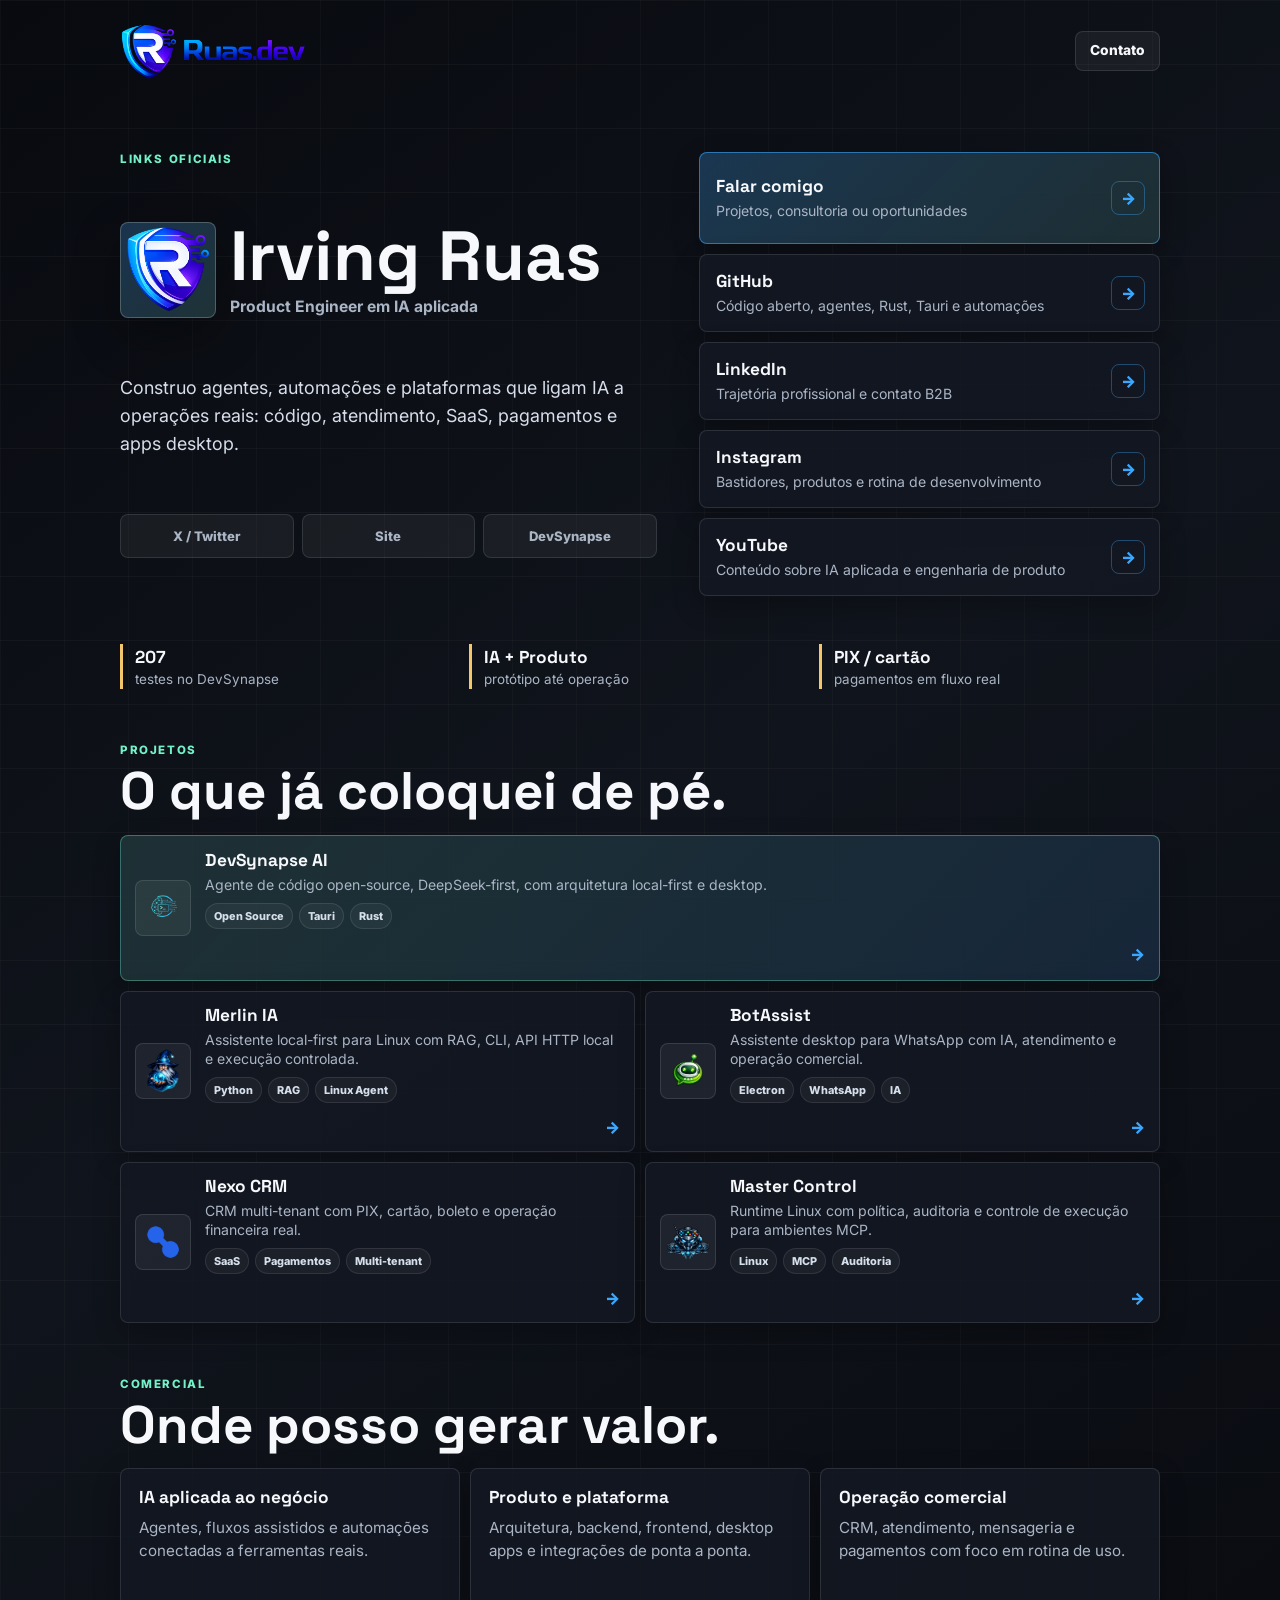
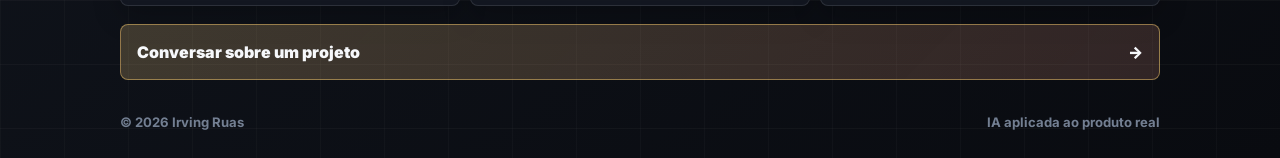
==== index.html @ 8419ac68 "feat: update links page branding and projects" ====
<!doctype html>
<html lang="pt-BR">
<head>
  <meta charset="UTF-8">
  <meta name="viewport" content="width=device-width, initial-scale=1.0, viewport-fit=cover">
  <meta name="description" content="Links oficiais de Irving Ruas: Product Engineer especializado em IA aplicada, automação, agentes de código, SaaS e apps desktop.">
  <meta name="theme-color" content="#080a0f">
  <title>Irving Ruas | Links, projetos e IA aplicada</title>
  <link rel="canonical" href="https://ruas.dev.br/links">
  <meta property="og:type" content="website">
  <meta property="og:title" content="Irving Ruas | Links, projetos e IA aplicada">
  <meta property="og:description" content="Acesse GitHub, LinkedIn, Instagram, YouTube, projetos open-source e contato profissional de Irving Ruas.">
  <meta property="og:url" content="https://ruas.dev.br/links">
  <meta property="og:image" content="https://ruas-links.vercel.app/assets/img/brand/slog-nobg.png">
  <meta name="twitter:card" content="summary_large_image">
  <meta name="twitter:title" content="Irving Ruas | Links, projetos e IA aplicada">
  <meta name="twitter:description" content="Product Engineer em IA aplicada, agentes de código, automação, SaaS e apps desktop.">
  <meta name="twitter:image" content="https://ruas-links.vercel.app/assets/img/brand/slog-nobg.png">
  <link rel="icon" type="image/png" href="assets/img/brand/slog-nobg.png">
  <link rel="apple-touch-icon" href="assets/img/brand/slog-nobg.png">
  <link rel="preconnect" href="https://fonts.googleapis.com">
  <link rel="preconnect" href="https://fonts.gstatic.com" crossorigin>
  <link href="https://fonts.googleapis.com/css2?family=Inter:wght@400;500;600;700;800&family=Space+Grotesk:wght@600;700&display=swap" rel="stylesheet">
  <link rel="stylesheet" href="assets/css/style.css">
  <script defer src="assets/js/main.js"></script>
</head>
<body>
  <a class="skip-link" href="#links">Ir para os links</a>

  <div class="page-shell">
    <header class="topbar" aria-label="Cabeçalho">
      <a class="brand" href="https://ruas.dev.br" target="_blank" rel="noopener" aria-label="Abrir Ruas.dev">
        <img class="brand-logo" src="assets/img/brand/logo_nobg.png" alt="Ruas.dev" width="690" height="223">
      </a>
      <a class="topbar-cta" href="mailto:irving@ruas.dev.br?subject=Contato%20profissional%20-%20Ruas.dev">
        Contato
      </a>
    </header>

    <main>
      <section class="hero reveal" aria-labelledby="hero-title">
        <p class="eyebrow">Links oficiais</p>
        <div class="hero-profile">
          <img class="profile-mark" src="assets/img/brand/slog-nobg.png" alt="" width="645" height="655" aria-hidden="true">
          <div>
            <h1 id="hero-title">Irving Ruas</h1>
            <p class="hero-role">Product Engineer em IA aplicada</p>
          </div>
        </div>
        <p class="lead">
          Construo agentes, automações e plataformas que ligam IA a operações reais:
          código, atendimento, SaaS, pagamentos e apps desktop.
        </p>

        <div id="links" class="primary-links" aria-label="Links principais">
          <a class="link-card link-card-primary" href="mailto:irving@ruas.dev.br?subject=Contato%20profissional%20-%20Ruas.dev">
            <span>
              <strong>Falar comigo</strong>
              <small>Projetos, consultoria ou oportunidades</small>
            </span>
            <em aria-hidden="true">-></em>
          </a>

          <a class="link-card" href="https://github.com/N1ghthill" target="_blank" rel="noopener">
            <span>
              <strong>GitHub</strong>
              <small>Código aberto, agentes, Rust, Tauri e automações</small>
            </span>
            <em aria-hidden="true">-></em>
          </a>

          <a class="link-card" href="https://linkedin.com/in/irvingruas" target="_blank" rel="noopener">
            <span>
              <strong>LinkedIn</strong>
              <small>Trajetória profissional e contato B2B</small>
            </span>
            <em aria-hidden="true">-></em>
          </a>

          <a class="link-card" href="https://www.instagram.com/ruas.dev/" target="_blank" rel="noopener">
            <span>
              <strong>Instagram</strong>
              <small>Bastidores, produtos e rotina de desenvolvimento</small>
            </span>
            <em aria-hidden="true">-></em>
          </a>

          <a class="link-card" href="https://www.youtube.com/@ruasdev" target="_blank" rel="noopener">
            <span>
              <strong>YouTube</strong>
              <small>Conteúdo sobre IA aplicada e engenharia de produto</small>
            </span>
            <em aria-hidden="true">-></em>
          </a>
        </div>

        <div class="secondary-links" aria-label="Links secundários">
          <a href="https://x.com/ruasdev" target="_blank" rel="noopener">X / Twitter</a>
          <a href="https://ruas.dev.br" target="_blank" rel="noopener">Site</a>
          <a href="https://github.com/N1ghthill/devsynapse-ai" target="_blank" rel="noopener">DevSynapse</a>
        </div>
      </section>

      <section class="proof-strip reveal" aria-label="Sinais de credibilidade">
        <div>
          <strong>207</strong>
          <span>testes no DevSynapse</span>
        </div>
        <div>
          <strong>IA + Produto</strong>
          <span>protótipo até operação</span>
        </div>
        <div>
          <strong>PIX / cartão</strong>
          <span>pagamentos em fluxo real</span>
        </div>
      </section>

      <section class="projects reveal" aria-labelledby="projects-title">
        <div class="section-heading">
          <p class="eyebrow">Projetos</p>
          <h2 id="projects-title">O que já coloquei de pé.</h2>
        </div>

        <div class="project-grid">
          <a class="project-card project-card-featured" href="https://github.com/N1ghthill/devsynapse-ai" target="_blank" rel="noopener">
            <img class="project-icon" src="assets/img/projects/devsynapse-icon.png" alt="" width="56" height="56" loading="lazy" aria-hidden="true">
            <span class="project-body">
              <strong>DevSynapse AI</strong>
              <small>Agente de código open-source, DeepSeek-first, com arquitetura local-first e desktop.</small>
              <span class="tag-row">
                <span>Open Source</span>
                <span>Tauri</span>
                <span>Rust</span>
              </span>
            </span>
          </a>

          <a class="project-card" href="https://github.com/N1ghthill/merlin-ia" target="_blank" rel="noopener">
            <img class="project-icon" src="assets/img/projects/merlin-ia-icon.png" alt="" width="56" height="56" loading="lazy" aria-hidden="true">
            <span class="project-body">
              <strong>Merlin IA</strong>
              <small>Assistente local-first para Linux com RAG, CLI, API HTTP local e execução controlada.</small>
              <span class="tag-row">
                <span>Python</span>
                <span>RAG</span>
                <span>Linux Agent</span>
              </span>
            </span>
          </a>

          <a class="project-card" href="https://github.com/N1ghthill/botassist-whatsapp" target="_blank" rel="noopener">
            <img class="project-icon" src="assets/img/projects/botassist-icon.webp" alt="" width="56" height="56" loading="lazy" aria-hidden="true">
            <span class="project-body">
              <strong>BotAssist</strong>
              <small>Assistente desktop para WhatsApp com IA, atendimento e operação comercial.</small>
              <span class="tag-row">
                <span>Electron</span>
                <span>WhatsApp</span>
                <span>IA</span>
              </span>
            </span>
          </a>

          <a class="project-card" href="https://github.com/N1ghthill/nexo" target="_blank" rel="noopener">
            <img class="project-icon" src="assets/img/projects/nexo-icon.png" alt="" width="56" height="56" loading="lazy" aria-hidden="true">
            <span class="project-body">
              <strong>Nexo CRM</strong>
              <small>CRM multi-tenant com PIX, cartão, boleto e operação financeira real.</small>
              <span class="tag-row">
                <span>SaaS</span>
                <span>Pagamentos</span>
                <span>Multi-tenant</span>
              </span>
            </span>
          </a>

          <a class="project-card" href="https://github.com/N1ghthill/master-control" target="_blank" rel="noopener">
            <img class="project-icon" src="assets/img/projects/master-control-icon.png" alt="" width="56" height="56" loading="lazy" aria-hidden="true">
            <span class="project-body">
              <strong>Master Control</strong>
              <small>Runtime Linux com política, auditoria e controle de execução para ambientes MCP.</small>
              <span class="tag-row">
                <span>Linux</span>
                <span>MCP</span>
                <span>Auditoria</span>
              </span>
            </span>
          </a>
        </div>
      </section>

      <section class="commercial reveal" aria-labelledby="commercial-title">
        <div class="section-heading">
          <p class="eyebrow">Comercial</p>
          <h2 id="commercial-title">Onde posso gerar valor.</h2>
        </div>

        <div class="offer-grid">
          <article class="offer-card">
            <strong>IA aplicada ao negócio</strong>
            <p>Agentes, fluxos assistidos e automações conectadas a ferramentas reais.</p>
          </article>
          <article class="offer-card">
            <strong>Produto e plataforma</strong>
            <p>Arquitetura, backend, frontend, desktop apps e integrações de ponta a ponta.</p>
          </article>
          <article class="offer-card">
            <strong>Operação comercial</strong>
            <p>CRM, atendimento, mensageria e pagamentos com foco em rotina de uso.</p>
          </article>
        </div>

        <a class="commercial-cta" href="https://wa.me/553199967614?text=Ol%C3%A1%2C%20Irving.%20Quero%20conversar%20sobre%20um%20projeto%20com%20IA%20aplicada." target="_blank" rel="noopener">
          Conversar sobre um projeto
          <span aria-hidden="true">-></span>
        </a>
      </section>
    </main>

    <footer class="footer">
      <span>© <span id="year">2026</span> Irving Ruas</span>
      <span>IA aplicada ao produto real</span>
    </footer>
  </div>
</body>
</html>
---- assets/css/style.css ----
:root {
  color-scheme: dark;
  --bg: #080a0f;
  --surface: #10141c;
  --surface-soft: rgba(255, 255, 255, 0.045);
  --surface-raised: rgba(19, 24, 34, 0.9);
  --line: rgba(229, 236, 247, 0.12);
  --line-strong: rgba(229, 236, 247, 0.24);
  --text: #f6f8fb;
  --muted: #aab5c5;
  --faint: #737f92;
  --blue: #3aa8ff;
  --mint: #73f2c7;
  --amber: #f4c76d;
  --coral: #ff8a6b;
  --shadow: 0 18px 48px rgba(0, 0, 0, 0.32);
  --radius: 8px;
}

* {
  box-sizing: border-box;
}

html {
  min-height: 100%;
  background: var(--bg);
  scroll-behavior: smooth;
}

body {
  min-height: 100%;
  margin: 0;
  overflow-x: hidden;
  color: var(--text);
  background:
    linear-gradient(rgba(255, 255, 255, 0.03) 1px, transparent 1px),
    linear-gradient(90deg, rgba(255, 255, 255, 0.025) 1px, transparent 1px),
    linear-gradient(145deg, #080a0f 0%, #10141c 48%, #090b10 100%);
  background-size: 64px 64px, 64px 64px, auto;
  font-family: "Inter", system-ui, -apple-system, BlinkMacSystemFont, "Segoe UI", sans-serif;
}

body::before {
  position: fixed;
  inset: 0;
  z-index: -1;
  pointer-events: none;
  content: "";
  background:
    linear-gradient(130deg, rgba(58, 168, 255, 0.18), transparent 30%),
    linear-gradient(245deg, rgba(115, 242, 199, 0.09), transparent 28%),
    linear-gradient(0deg, rgba(244, 199, 109, 0.07), transparent 45%);
}

img {
  display: block;
  max-width: 100%;
}

a {
  color: inherit;
  text-decoration: none;
}

button,
a {
  -webkit-tap-highlight-color: transparent;
}

.skip-link {
  position: fixed;
  top: 12px;
  left: 12px;
  z-index: 20;
  transform: translateY(-150%);
  border: 1px solid var(--line-strong);
  border-radius: var(--radius);
  padding: 10px 12px;
  background: var(--surface);
  color: var(--text);
  font-weight: 800;
  transition: transform 160ms ease;
}

.skip-link:focus {
  transform: translateY(0);
}

.page-shell {
  width: min(100% - 24px, 1040px);
  margin: 0 auto;
  padding: max(12px, env(safe-area-inset-top)) 0 28px;
}

.topbar {
  display: flex;
  align-items: center;
  justify-content: space-between;
  gap: 12px;
  min-height: 58px;
}

.brand {
  display: inline-flex;
  align-items: center;
  min-width: 0;
  color: var(--text);
  font-family: "Space Grotesk", "Inter", sans-serif;
  font-size: 1rem;
  font-weight: 700;
}

.profile-mark {
  border: 1px solid var(--line-strong);
  border-radius: var(--radius);
  background:
    linear-gradient(135deg, rgba(58, 168, 255, 0.2), rgba(115, 242, 199, 0.12)),
    #121722;
  color: var(--text);
  box-shadow: var(--shadow);
}

.brand-logo {
  width: min(48vw, 176px);
  height: auto;
  max-height: 58px;
  object-fit: contain;
}

.topbar-cta,
.commercial-cta,
.secondary-links a {
  border: 1px solid var(--line);
  border-radius: var(--radius);
  background: rgba(255, 255, 255, 0.055);
  transition: transform 160ms ease, border-color 160ms ease, background 160ms ease;
}

.topbar-cta {
  min-height: 40px;
  padding: 10px 14px;
  color: var(--text);
  font-size: 0.86rem;
  font-weight: 800;
}

.hero {
  display: grid;
  gap: 18px;
  padding: 18px 0 20px;
}

.eyebrow {
  margin: 0;
  color: var(--mint);
  font-size: 0.72rem;
  font-weight: 800;
  letter-spacing: 0.14em;
  text-transform: uppercase;
}

.hero-profile {
  display: flex;
  align-items: center;
  gap: 14px;
}

.profile-mark {
  flex: 0 0 auto;
  width: 84px;
  height: 84px;
  padding: 4px;
  object-fit: contain;
}

h1,
h2 {
  margin: 0;
  font-family: "Space Grotesk", "Inter", sans-serif;
  letter-spacing: 0;
}

h1 {
  font-size: clamp(2.2rem, 12vw, 3.3rem);
  line-height: 0.94;
}

.hero-role {
  margin: 8px 0 0;
  color: var(--muted);
  font-size: 0.98rem;
  font-weight: 700;
}

.lead {
  max-width: 680px;
  margin: 0;
  color: #d7deea;
  font-size: 1.02rem;
  line-height: 1.55;
}

.primary-links {
  display: grid;
  gap: 10px;
}

.link-card,
.project-card,
.offer-card {
  border: 1px solid var(--line);
  border-radius: var(--radius);
  background: var(--surface-raised);
  box-shadow: 0 10px 28px rgba(0, 0, 0, 0.24);
}

.link-card {
  display: flex;
  align-items: center;
  justify-content: space-between;
  gap: 14px;
  min-height: 72px;
  padding: 14px 14px 14px 16px;
  transition: transform 160ms ease, border-color 160ms ease, background 160ms ease;
}

.link-card-primary {
  min-height: 82px;
  border-color: rgba(58, 168, 255, 0.58);
  background:
    linear-gradient(135deg, rgba(58, 168, 255, 0.22), rgba(115, 242, 199, 0.11)),
    var(--surface-raised);
}

.link-card span,
.project-body {
  display: grid;
  gap: 5px;
  min-width: 0;
}

.link-card strong,
.project-body strong,
.offer-card strong {
  font-family: "Space Grotesk", "Inter", sans-serif;
  font-size: 1.08rem;
  line-height: 1.1;
}

.link-card small,
.project-body small {
  color: var(--muted);
  font-size: 0.88rem;
  line-height: 1.35;
}

.link-card em {
  display: grid;
  place-items: center;
  flex: 0 0 auto;
  width: 34px;
  height: 34px;
  border: 1px solid rgba(58, 168, 255, 0.36);
  border-radius: var(--radius);
  color: var(--blue);
  font-style: normal;
  font-weight: 900;
}

.secondary-links {
  display: grid;
  grid-template-columns: repeat(3, minmax(0, 1fr));
  gap: 8px;
}

.secondary-links a {
  display: grid;
  place-items: center;
  min-height: 44px;
  padding: 8px;
  color: var(--muted);
  font-size: 0.82rem;
  font-weight: 800;
  text-align: center;
}

.proof-strip {
  display: grid;
  grid-template-columns: 1fr;
  gap: 8px;
  margin: 10px 0 36px;
}

.proof-strip div {
  border-left: 3px solid var(--amber);
  padding: 2px 0 2px 12px;
}

.proof-strip strong,
.proof-strip span {
  display: block;
}

.proof-strip strong {
  color: var(--text);
  font-family: "Space Grotesk", "Inter", sans-serif;
  font-size: 1.08rem;
}

.proof-strip span {
  margin-top: 3px;
  color: var(--muted);
  font-size: 0.84rem;
}

.projects,
.commercial {
  display: grid;
  gap: 18px;
  margin-top: 36px;
}

.section-heading {
  display: grid;
  gap: 8px;
}

h2 {
  max-width: 15ch;
  font-size: clamp(1.9rem, 8vw, 3.3rem);
  line-height: 0.98;
}

.project-grid,
.offer-grid {
  display: grid;
  gap: 10px;
}

.project-card {
  position: relative;
  display: grid;
  grid-template-columns: 56px minmax(0, 1fr);
  gap: 14px;
  align-items: center;
  min-height: 132px;
  padding: 14px;
  transition: transform 160ms ease, border-color 160ms ease, background 160ms ease;
}

.project-card::after {
  align-self: start;
  justify-self: end;
  content: "->";
  color: var(--blue);
  font-weight: 900;
}

.project-card-featured {
  border-color: rgba(115, 242, 199, 0.36);
  background:
    linear-gradient(135deg, rgba(115, 242, 199, 0.12), rgba(58, 168, 255, 0.11)),
    var(--surface-raised);
}

.project-icon {
  grid-row: 1 / span 2;
  width: 56px;
  height: 56px;
  padding: 5px;
  object-fit: contain;
  border: 1px solid var(--line);
  border-radius: var(--radius);
  background: rgba(255, 255, 255, 0.06);
}

.project-icon-text {
  display: grid;
  place-items: center;
  color: var(--text);
  font-family: "Space Grotesk", "Inter", sans-serif;
  font-size: 1rem;
  font-weight: 800;
}

.tag-row {
  display: flex;
  flex-wrap: wrap;
  gap: 6px;
  margin-top: 4px;
}

.tag-row span {
  border: 1px solid rgba(229, 236, 247, 0.1);
  border-radius: 999px;
  padding: 5px 8px;
  color: #d5deeb;
  background: rgba(255, 255, 255, 0.045);
  font-size: 0.68rem;
  font-weight: 800;
}

.offer-card {
  min-height: 138px;
  padding: 18px;
}

.offer-card p {
  margin: 10px 0 0;
  color: var(--muted);
  font-size: 0.95rem;
  line-height: 1.48;
}

.commercial-cta {
  display: flex;
  align-items: center;
  justify-content: space-between;
  gap: 14px;
  min-height: 56px;
  padding: 0 16px;
  border-color: rgba(244, 199, 109, 0.5);
  background:
    linear-gradient(135deg, rgba(244, 199, 109, 0.18), rgba(255, 138, 107, 0.12)),
    rgba(255, 255, 255, 0.045);
  color: var(--text);
  font-weight: 900;
}

.footer {
  display: grid;
  gap: 7px;
  padding: 34px 0 0;
  color: var(--faint);
  font-size: 0.82rem;
  font-weight: 700;
}

.topbar-cta:hover,
.secondary-links a:hover,
.commercial-cta:hover,
.link-card:hover,
.project-card:hover {
  transform: translateY(-2px);
  border-color: rgba(58, 168, 255, 0.52);
  background-color: rgba(58, 168, 255, 0.08);
}

.topbar-cta:focus-visible,
.secondary-links a:focus-visible,
.commercial-cta:focus-visible,
.link-card:focus-visible,
.project-card:focus-visible {
  outline: 3px solid rgba(58, 168, 255, 0.42);
  outline-offset: 3px;
}

.reveal {
  opacity: 1;
  transform: none;
}

.js .reveal {
  opacity: 0;
  transform: translateY(14px);
  transition: opacity 480ms ease, transform 480ms ease;
}

.js .reveal.is-visible {
  opacity: 1;
  transform: translateY(0);
}

@media (min-width: 720px) {
  .page-shell {
    width: min(100% - 40px, 1040px);
    padding-top: 18px;
  }

  .topbar {
    min-height: 66px;
  }

  .brand-logo {
    width: 188px;
    max-height: 62px;
  }

  .hero {
    grid-template-columns: minmax(0, 0.92fr) minmax(360px, 1.08fr);
    column-gap: 28px;
    align-items: start;
    padding: 44px 0 24px;
  }

  .hero .eyebrow,
  .hero-profile,
  .lead,
  .secondary-links {
    grid-column: 1;
  }

  .primary-links {
    grid-column: 2;
    grid-row: 1 / span 4;
    align-self: start;
  }

  .profile-mark {
    width: 96px;
    height: 96px;
  }

  .lead {
    font-size: 1.12rem;
  }

  .proof-strip {
    grid-template-columns: repeat(3, 1fr);
    margin-top: 0;
  }

  .projects,
  .commercial {
    margin-top: 54px;
  }

  .section-heading {
    grid-template-columns: 1fr;
    align-items: start;
  }

  h2 {
    max-width: 680px;
  }

  .project-grid {
    grid-template-columns: repeat(2, minmax(0, 1fr));
  }

  .project-card-featured {
    grid-column: span 2;
  }

  .offer-grid {
    grid-template-columns: repeat(3, minmax(0, 1fr));
  }

  .footer {
    display: flex;
    justify-content: space-between;
    gap: 18px;
  }
}

@media (min-width: 980px) {
  h1 {
    font-size: 4.35rem;
  }

  .hero {
    grid-template-columns: minmax(0, 1fr) minmax(420px, 0.86fr);
    min-height: 560px;
    align-content: center;
    column-gap: 42px;
  }

  .link-card {
    min-height: 78px;
  }

  .link-card-primary {
    min-height: 92px;
  }

  .project-card {
    min-height: 146px;
  }
}

@media (max-width: 380px) {
  .page-shell {
    width: min(100% - 18px, 1040px);
  }

  .hero-profile {
    align-items: flex-start;
  }

  .profile-mark {
    width: 68px;
    height: 68px;
  }

  h1 {
    font-size: 2rem;
  }

  .secondary-links {
    grid-template-columns: 1fr;
  }

  .project-card {
    grid-template-columns: 48px minmax(0, 1fr);
    gap: 12px;
  }

  .project-icon {
    width: 48px;
    height: 48px;
  }
}

@media (prefers-reduced-motion: reduce) {
  html {
    scroll-behavior: auto;
  }

  .js .reveal,
  .topbar-cta,
  .secondary-links a,
  .commercial-cta,
  .link-card,
  .project-card,
  .skip-link {
    transition: none;
  }

  .js .reveal {
    opacity: 1;
    transform: none;
  }
}
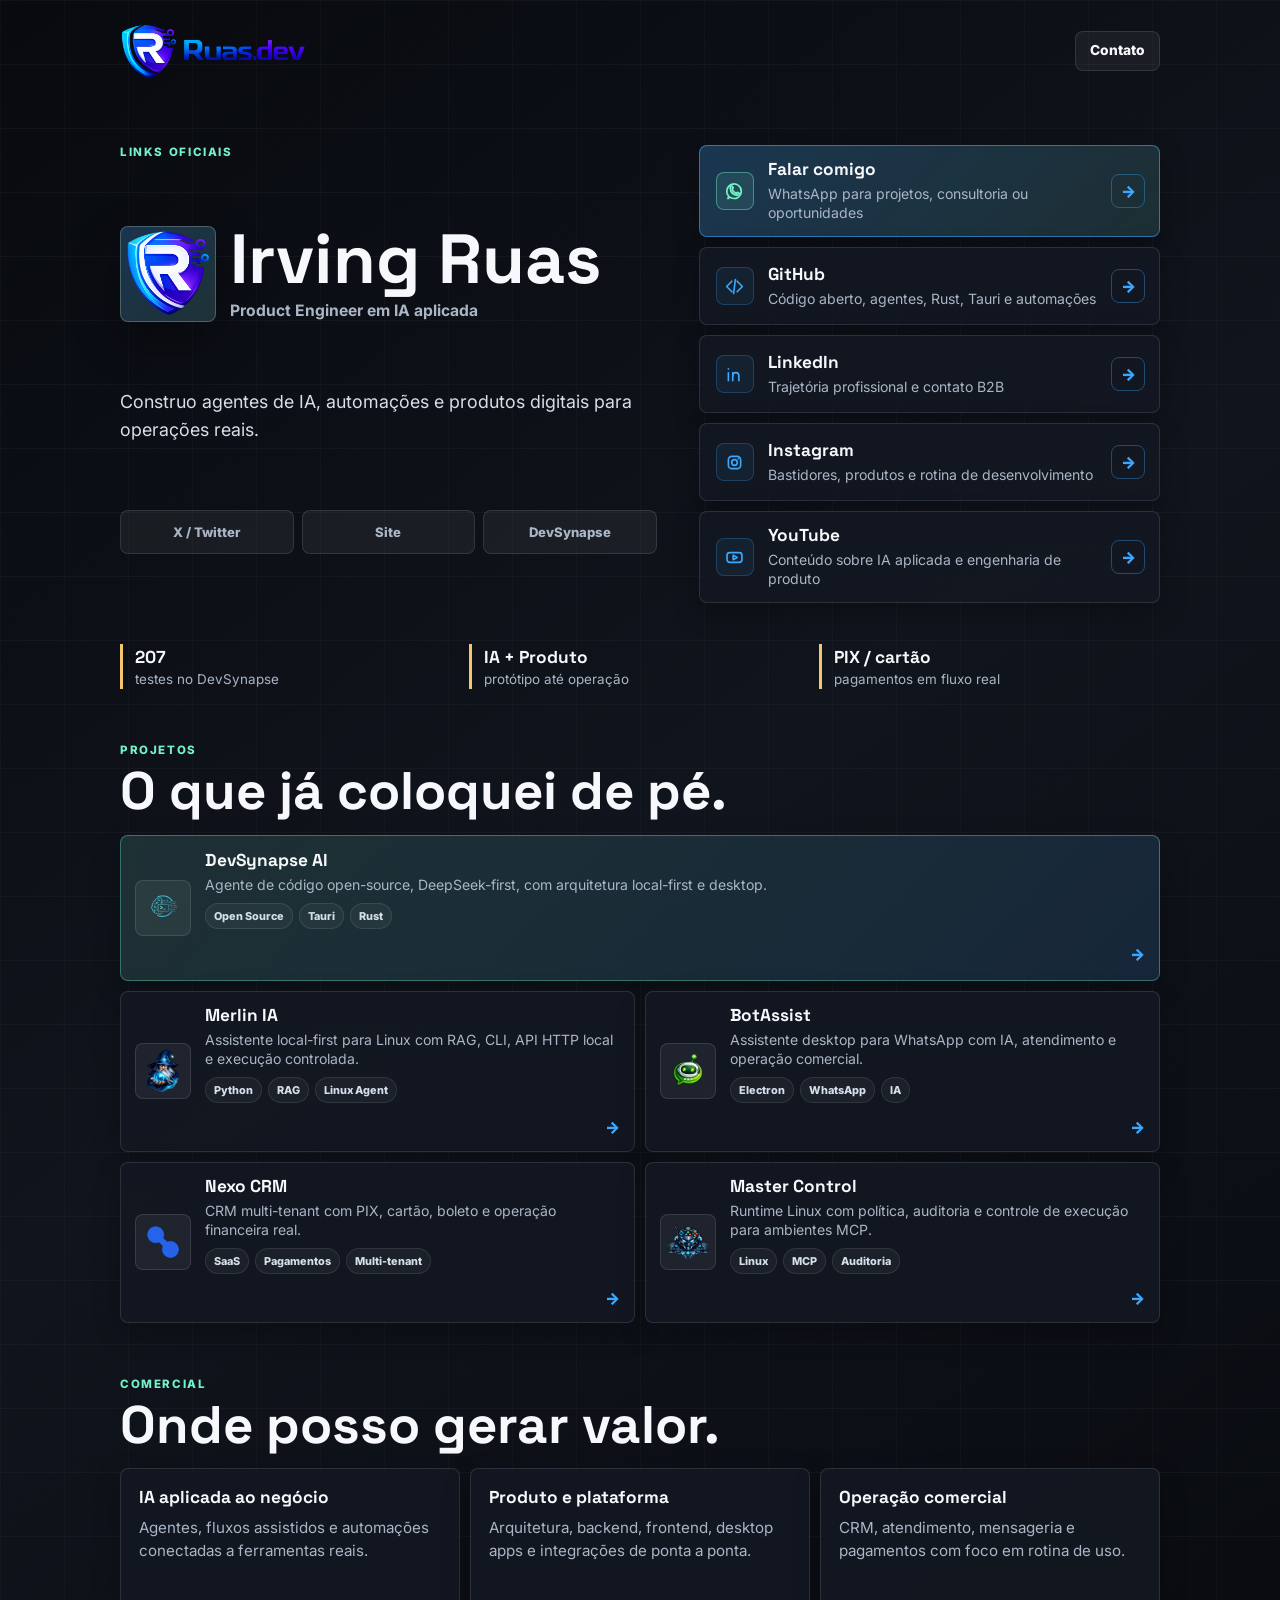
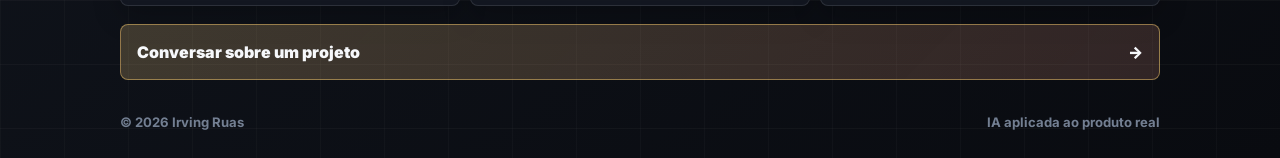
==== commit a65b062d: "feat: improve link cards and social preview" ====
--- a/index.html
+++ b/index.html
@@ -11,11 +11,13 @@
   <meta property="og:title" content="Irving Ruas | Links, projetos e IA aplicada">
   <meta property="og:description" content="Acesse GitHub, LinkedIn, Instagram, YouTube, projetos open-source e contato profissional de Irving Ruas.">
   <meta property="og:url" content="https://ruas.dev.br/links">
-  <meta property="og:image" content="https://ruas-links.vercel.app/assets/img/brand/slog-nobg.png">
+  <meta property="og:image" content="https://ruas-links.vercel.app/assets/img/brand/og-image.png">
+  <meta property="og:image:width" content="1200">
+  <meta property="og:image:height" content="630">
   <meta name="twitter:card" content="summary_large_image">
   <meta name="twitter:title" content="Irving Ruas | Links, projetos e IA aplicada">
   <meta name="twitter:description" content="Product Engineer em IA aplicada, agentes de código, automação, SaaS e apps desktop.">
-  <meta name="twitter:image" content="https://ruas-links.vercel.app/assets/img/brand/slog-nobg.png">
+  <meta name="twitter:image" content="https://ruas-links.vercel.app/assets/img/brand/og-image.png">
   <link rel="icon" type="image/png" href="assets/img/brand/slog-nobg.png">
   <link rel="apple-touch-icon" href="assets/img/brand/slog-nobg.png">
   <link rel="preconnect" href="https://fonts.googleapis.com">
@@ -48,21 +50,33 @@
           </div>
         </div>
         <p class="lead">
-          Construo agentes, automações e plataformas que ligam IA a operações reais:
-          código, atendimento, SaaS, pagamentos e apps desktop.
+          Construo agentes de IA, automações e produtos digitais para operações reais.
         </p>
 
         <div id="links" class="primary-links" aria-label="Links principais">
-          <a class="link-card link-card-primary" href="mailto:irving@ruas.dev.br?subject=Contato%20profissional%20-%20Ruas.dev">
-            <span>
+          <a class="link-card link-card-primary" href="https://wa.me/553199617614?text=Ol%C3%A1%2C%20Irving.%20Quero%20conversar%20sobre%20um%20projeto%20com%20IA%20aplicada." target="_blank" rel="noopener" aria-label="Falar comigo pelo WhatsApp">
+            <span class="link-icon" aria-hidden="true">
+              <svg viewBox="0 0 24 24" focusable="false">
+                <path d="M6.8 18.4 4.5 20l.8-2.8A8.3 8.3 0 1 1 8 19.2l-1.2-.8Z"></path>
+                <path d="M9.5 8.8c.3 2.8 2 4.6 4.7 5.3l1.2-1.2 2.1 1.4c-.4 1.4-1.5 2.1-3.1 1.9-3.9-.5-6.8-3.5-7.2-7.4-.2-1.6.5-2.6 1.9-3l1.5 2-1.1 1Z"></path>
+              </svg>
+            </span>
+            <span class="link-copy">
               <strong>Falar comigo</strong>
-              <small>Projetos, consultoria ou oportunidades</small>
+              <small>WhatsApp para projetos, consultoria ou oportunidades</small>
             </span>
             <em aria-hidden="true">-></em>
           </a>
 
           <a class="link-card" href="https://github.com/N1ghthill" target="_blank" rel="noopener">
-            <span>
+            <span class="link-icon" aria-hidden="true">
+              <svg viewBox="0 0 24 24" focusable="false">
+                <path d="m9 18-6-6 6-6"></path>
+                <path d="m15 6 6 6-6 6"></path>
+                <path d="m13 4-2 16"></path>
+              </svg>
+            </span>
+            <span class="link-copy">
               <strong>GitHub</strong>
               <small>Código aberto, agentes, Rust, Tauri e automações</small>
             </span>
@@ -70,7 +84,15 @@
           </a>
 
           <a class="link-card" href="https://linkedin.com/in/irvingruas" target="_blank" rel="noopener">
-            <span>
+            <span class="link-icon" aria-hidden="true">
+              <svg viewBox="0 0 24 24" focusable="false">
+                <path d="M5 10v9"></path>
+                <path d="M5 5.5v.1"></path>
+                <path d="M10 19v-9"></path>
+                <path d="M10 13.5c0-2.1 1.3-3.7 3.5-3.7s3.5 1.6 3.5 4V19"></path>
+              </svg>
+            </span>
+            <span class="link-copy">
               <strong>LinkedIn</strong>
               <small>Trajetória profissional e contato B2B</small>
             </span>
@@ -78,7 +100,14 @@
           </a>
 
           <a class="link-card" href="https://www.instagram.com/ruas.dev/" target="_blank" rel="noopener">
-            <span>
+            <span class="link-icon" aria-hidden="true">
+              <svg viewBox="0 0 24 24" focusable="false">
+                <rect x="5" y="5" width="14" height="14" rx="4"></rect>
+                <circle cx="12" cy="12" r="3.2"></circle>
+                <path d="M16.4 7.7h.1"></path>
+              </svg>
+            </span>
+            <span class="link-copy">
               <strong>Instagram</strong>
               <small>Bastidores, produtos e rotina de desenvolvimento</small>
             </span>
@@ -86,7 +115,13 @@
           </a>
 
           <a class="link-card" href="https://www.youtube.com/@ruasdev" target="_blank" rel="noopener">
-            <span>
+            <span class="link-icon" aria-hidden="true">
+              <svg viewBox="0 0 24 24" focusable="false">
+                <rect x="3.5" y="6.5" width="17" height="11" rx="3"></rect>
+                <path d="m10.5 9.5 4.5 2.5-4.5 2.5Z"></path>
+              </svg>
+            </span>
+            <span class="link-copy">
               <strong>YouTube</strong>
               <small>Conteúdo sobre IA aplicada e engenharia de produto</small>
             </span>
@@ -97,7 +132,7 @@
         <div class="secondary-links" aria-label="Links secundários">
           <a href="https://x.com/ruasdev" target="_blank" rel="noopener">X / Twitter</a>
           <a href="https://ruas.dev.br" target="_blank" rel="noopener">Site</a>
-          <a href="https://github.com/N1ghthill/devsynapse-ai" target="_blank" rel="noopener">DevSynapse</a>
+          <a href="https://devsynapse.ruas.dev.br" target="_blank" rel="noopener">DevSynapse</a>
         </div>
       </section>
 
@@ -123,7 +158,7 @@
         </div>
 
         <div class="project-grid">
-          <a class="project-card project-card-featured" href="https://github.com/N1ghthill/devsynapse-ai" target="_blank" rel="noopener">
+          <a class="project-card project-card-featured" href="https://devsynapse.ruas.dev.br" target="_blank" rel="noopener">
             <img class="project-icon" src="assets/img/projects/devsynapse-icon.png" alt="" width="56" height="56" loading="lazy" aria-hidden="true">
             <span class="project-body">
               <strong>DevSynapse AI</strong>
@@ -149,7 +184,7 @@
             </span>
           </a>
 
-          <a class="project-card" href="https://github.com/N1ghthill/botassist-whatsapp" target="_blank" rel="noopener">
+          <a class="project-card" href="https://botassist.ruas.dev.br" target="_blank" rel="noopener">
             <img class="project-icon" src="assets/img/projects/botassist-icon.webp" alt="" width="56" height="56" loading="lazy" aria-hidden="true">
             <span class="project-body">
               <strong>BotAssist</strong>
@@ -211,7 +246,7 @@
           </article>
         </div>
 
-        <a class="commercial-cta" href="https://wa.me/553199967614?text=Ol%C3%A1%2C%20Irving.%20Quero%20conversar%20sobre%20um%20projeto%20com%20IA%20aplicada." target="_blank" rel="noopener">
+        <a class="commercial-cta" href="https://wa.me/553199617614?text=Ol%C3%A1%2C%20Irving.%20Quero%20conversar%20sobre%20um%20projeto%20com%20IA%20aplicada." target="_blank" rel="noopener">
           Conversar sobre um projeto
           <span aria-hidden="true">-></span>
         </a>
--- a/assets/css/style.css
+++ b/assets/css/style.css
@@ -215,9 +215,9 @@
 }
 
 .link-card {
-  display: flex;
+  display: grid;
+  grid-template-columns: 38px minmax(0, 1fr) 34px;
   align-items: center;
-  justify-content: space-between;
   gap: 14px;
   min-height: 72px;
   padding: 14px 14px 14px 16px;
@@ -232,7 +232,7 @@
     var(--surface-raised);
 }
 
-.link-card span,
+.link-copy,
 .project-body {
   display: grid;
   gap: 5px;
@@ -254,9 +254,37 @@
   line-height: 1.35;
 }
 
+.link-icon {
+  display: grid;
+  place-items: center;
+  width: 38px;
+  height: 38px;
+  border: 1px solid rgba(58, 168, 255, 0.24);
+  border-radius: var(--radius);
+  background: rgba(58, 168, 255, 0.08);
+  color: var(--blue);
+}
+
+.link-icon svg {
+  width: 21px;
+  height: 21px;
+  fill: none;
+  stroke: currentColor;
+  stroke-linecap: round;
+  stroke-linejoin: round;
+  stroke-width: 1.9;
+}
+
+.link-card-primary .link-icon {
+  border-color: rgba(115, 242, 199, 0.42);
+  background: rgba(115, 242, 199, 0.1);
+  color: var(--mint);
+}
+
 .link-card em {
   display: grid;
   place-items: center;
+  justify-self: end;
   flex: 0 0 auto;
   width: 34px;
   height: 34px;
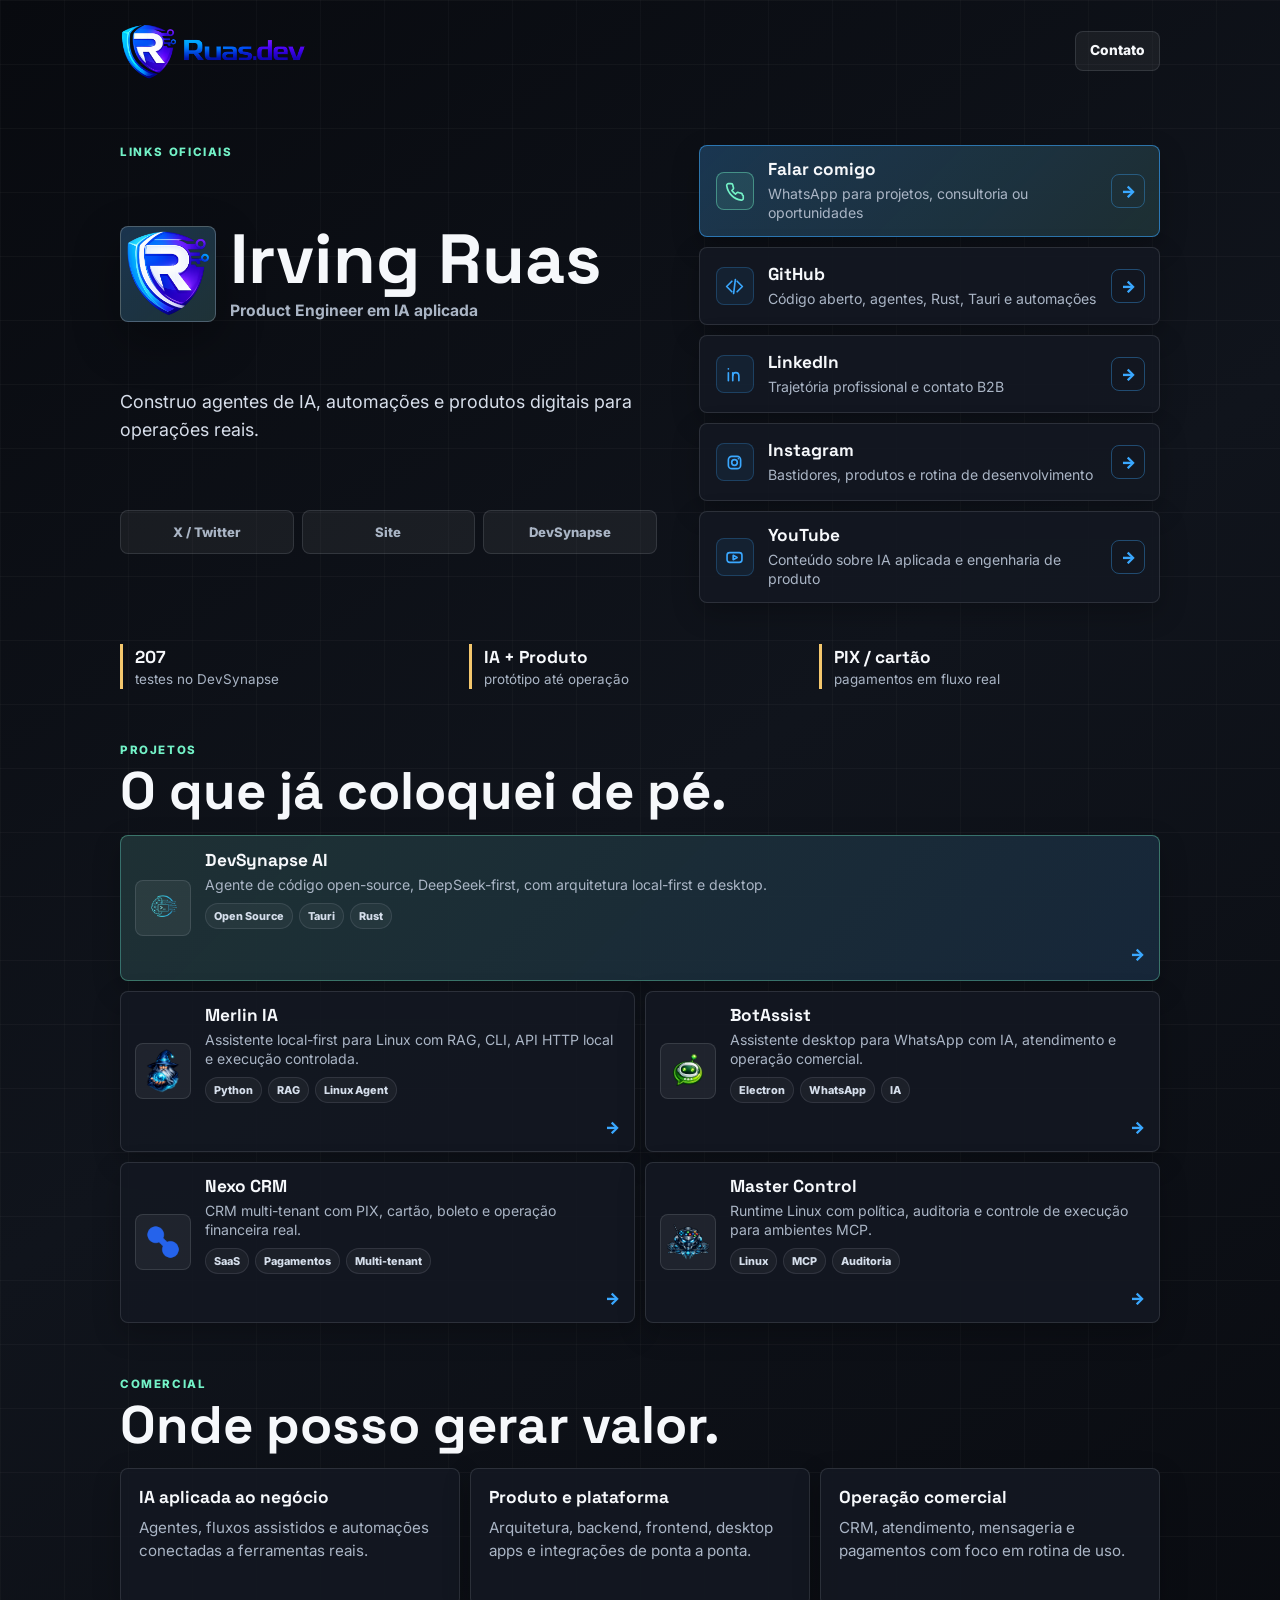
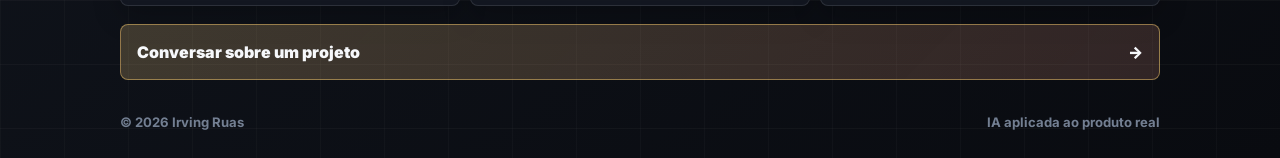
==== commit 5d118b9c: "fix: simplify whatsapp link icon" ====
--- a/index.html
+++ b/index.html
@@ -57,8 +57,7 @@
           <a class="link-card link-card-primary" href="https://wa.me/553199617614?text=Ol%C3%A1%2C%20Irving.%20Quero%20conversar%20sobre%20um%20projeto%20com%20IA%20aplicada." target="_blank" rel="noopener" aria-label="Falar comigo pelo WhatsApp">
             <span class="link-icon" aria-hidden="true">
               <svg viewBox="0 0 24 24" focusable="false">
-                <path d="M6.8 18.4 4.5 20l.8-2.8A8.3 8.3 0 1 1 8 19.2l-1.2-.8Z"></path>
-                <path d="M9.5 8.8c.3 2.8 2 4.6 4.7 5.3l1.2-1.2 2.1 1.4c-.4 1.4-1.5 2.1-3.1 1.9-3.9-.5-6.8-3.5-7.2-7.4-.2-1.6.5-2.6 1.9-3l1.5 2-1.1 1Z"></path>
+                <path d="M22 16.9v3a2 2 0 0 1-2.2 2A19.7 19.7 0 0 1 3.1 5.2 2 2 0 0 1 5.1 3h3a2 2 0 0 1 2 1.7c.1 1 .4 1.9.7 2.8a2 2 0 0 1-.5 2.1L9 10.9a16 16 0 0 0 4.1 4.1l1.3-1.3a2 2 0 0 1 2.1-.5c.9.3 1.8.6 2.8.7a2 2 0 0 1 1.7 2Z"></path>
               </svg>
             </span>
             <span class="link-copy">
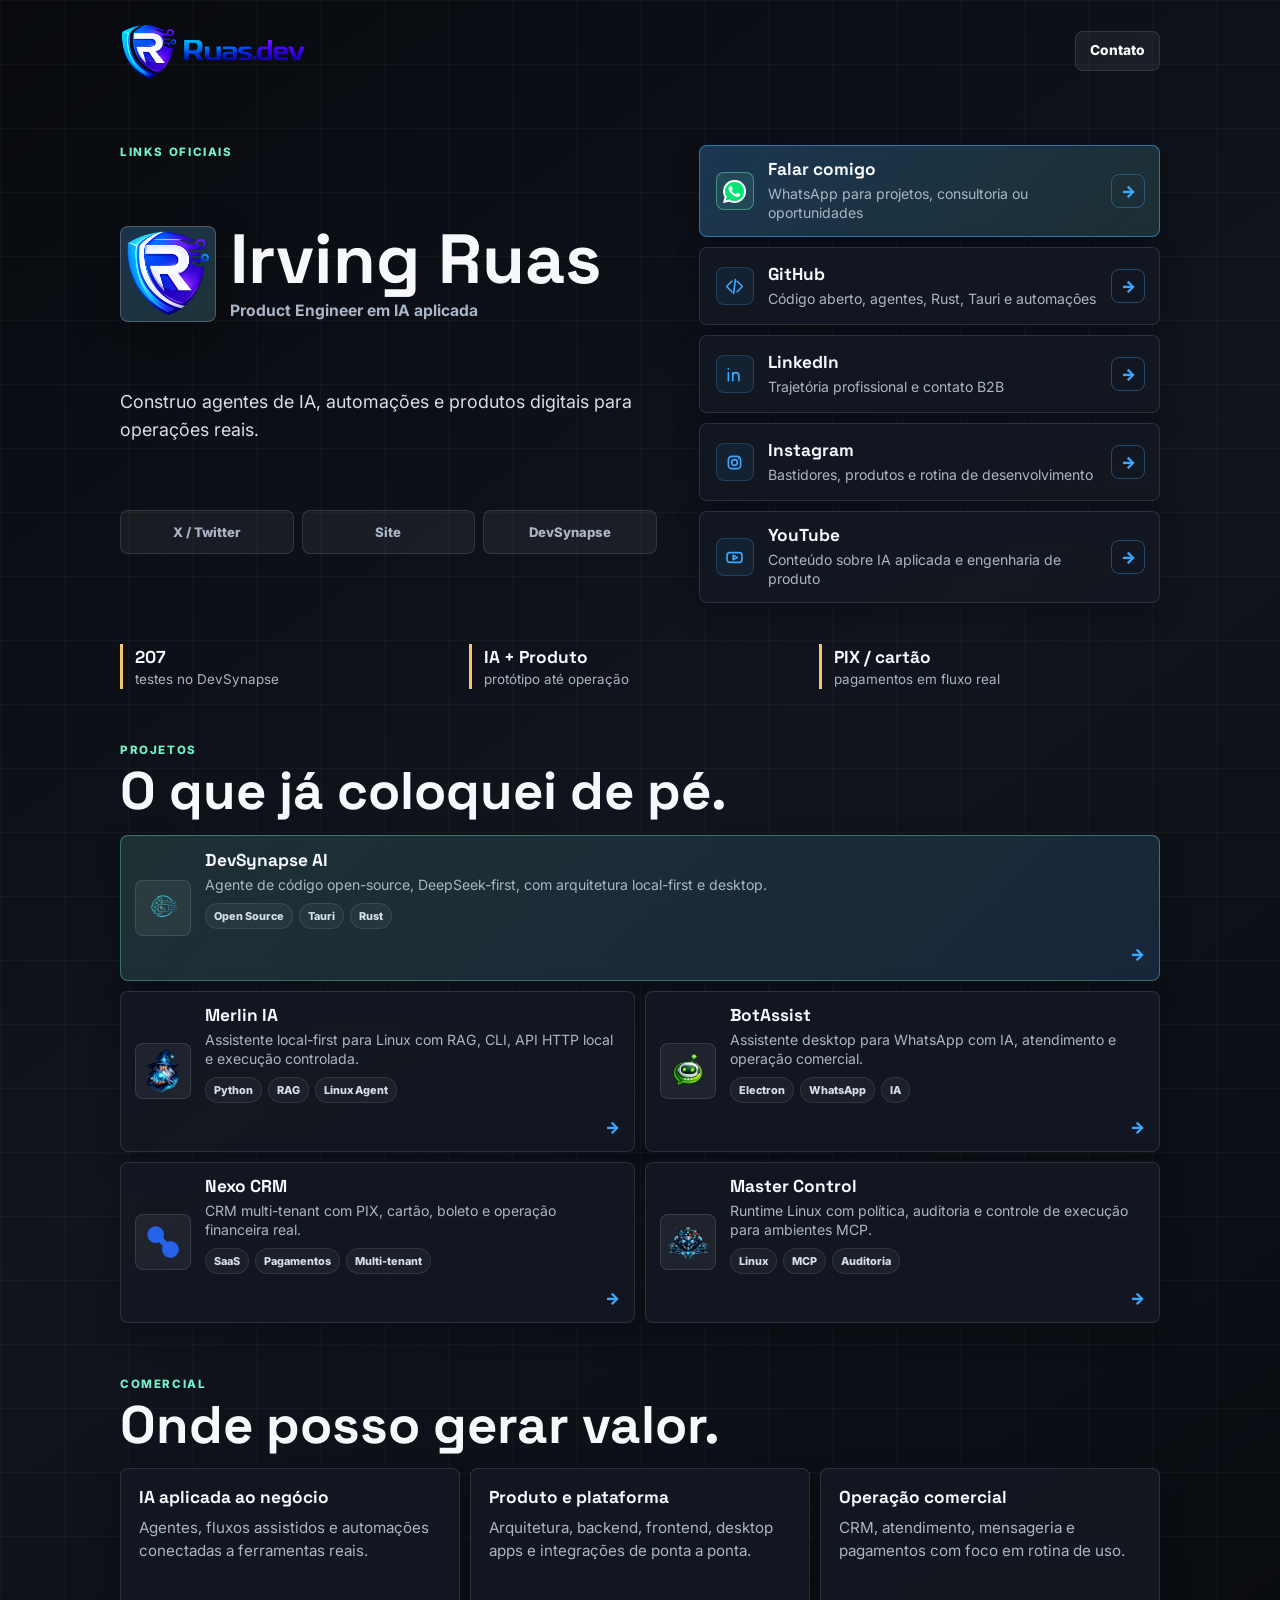
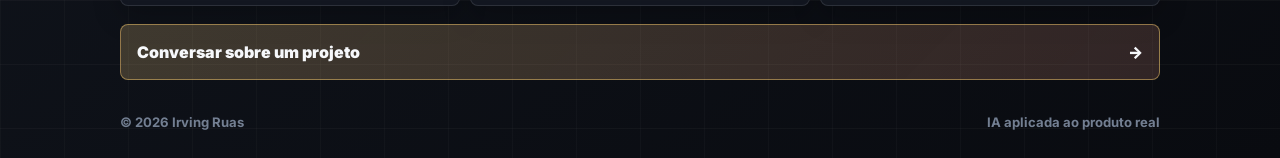
==== commit 4e3e54f0: "fix: use whatsapp image asset" ====
--- a/index.html
+++ b/index.html
@@ -6,18 +6,18 @@
   <meta name="description" content="Links oficiais de Irving Ruas: Product Engineer especializado em IA aplicada, automação, agentes de código, SaaS e apps desktop.">
   <meta name="theme-color" content="#080a0f">
   <title>Irving Ruas | Links, projetos e IA aplicada</title>
-  <link rel="canonical" href="https://ruas.dev.br/links">
+  <link rel="canonical" href="https://links.ruas.dev.br">
   <meta property="og:type" content="website">
   <meta property="og:title" content="Irving Ruas | Links, projetos e IA aplicada">
   <meta property="og:description" content="Acesse GitHub, LinkedIn, Instagram, YouTube, projetos open-source e contato profissional de Irving Ruas.">
-  <meta property="og:url" content="https://ruas.dev.br/links">
-  <meta property="og:image" content="https://ruas-links.vercel.app/assets/img/brand/og-image.png">
+  <meta property="og:url" content="https://links.ruas.dev.br">
+  <meta property="og:image" content="https://links.ruas.dev.br/assets/img/brand/og-image.png">
   <meta property="og:image:width" content="1200">
   <meta property="og:image:height" content="630">
   <meta name="twitter:card" content="summary_large_image">
   <meta name="twitter:title" content="Irving Ruas | Links, projetos e IA aplicada">
   <meta name="twitter:description" content="Product Engineer em IA aplicada, agentes de código, automação, SaaS e apps desktop.">
-  <meta name="twitter:image" content="https://ruas-links.vercel.app/assets/img/brand/og-image.png">
+  <meta name="twitter:image" content="https://links.ruas.dev.br/assets/img/brand/og-image.png">
   <link rel="icon" type="image/png" href="assets/img/brand/slog-nobg.png">
   <link rel="apple-touch-icon" href="assets/img/brand/slog-nobg.png">
   <link rel="preconnect" href="https://fonts.googleapis.com">
@@ -56,9 +56,7 @@
         <div id="links" class="primary-links" aria-label="Links principais">
           <a class="link-card link-card-primary" href="https://wa.me/553199617614?text=Ol%C3%A1%2C%20Irving.%20Quero%20conversar%20sobre%20um%20projeto%20com%20IA%20aplicada." target="_blank" rel="noopener" aria-label="Falar comigo pelo WhatsApp">
             <span class="link-icon" aria-hidden="true">
-              <svg viewBox="0 0 24 24" focusable="false">
-                <path d="M22 16.9v3a2 2 0 0 1-2.2 2A19.7 19.7 0 0 1 3.1 5.2 2 2 0 0 1 5.1 3h3a2 2 0 0 1 2 1.7c.1 1 .4 1.9.7 2.8a2 2 0 0 1-.5 2.1L9 10.9a16 16 0 0 0 4.1 4.1l1.3-1.3a2 2 0 0 1 2.1-.5c.9.3 1.8.6 2.8.7a2 2 0 0 1 1.7 2Z"></path>
-              </svg>
+              <img src="assets/img/brand/WhatsApp_Logo_PNG_Sem_Fundo_Transparente.png" alt="" width="24" height="24">
             </span>
             <span class="link-copy">
               <strong>Falar comigo</strong>
--- a/assets/css/style.css
+++ b/assets/css/style.css
@@ -275,6 +275,12 @@
   stroke-width: 1.9;
 }
 
+.link-icon img {
+  width: 23px;
+  height: 23px;
+  object-fit: contain;
+}
+
 .link-card-primary .link-icon {
   border-color: rgba(115, 242, 199, 0.42);
   background: rgba(115, 242, 199, 0.1);
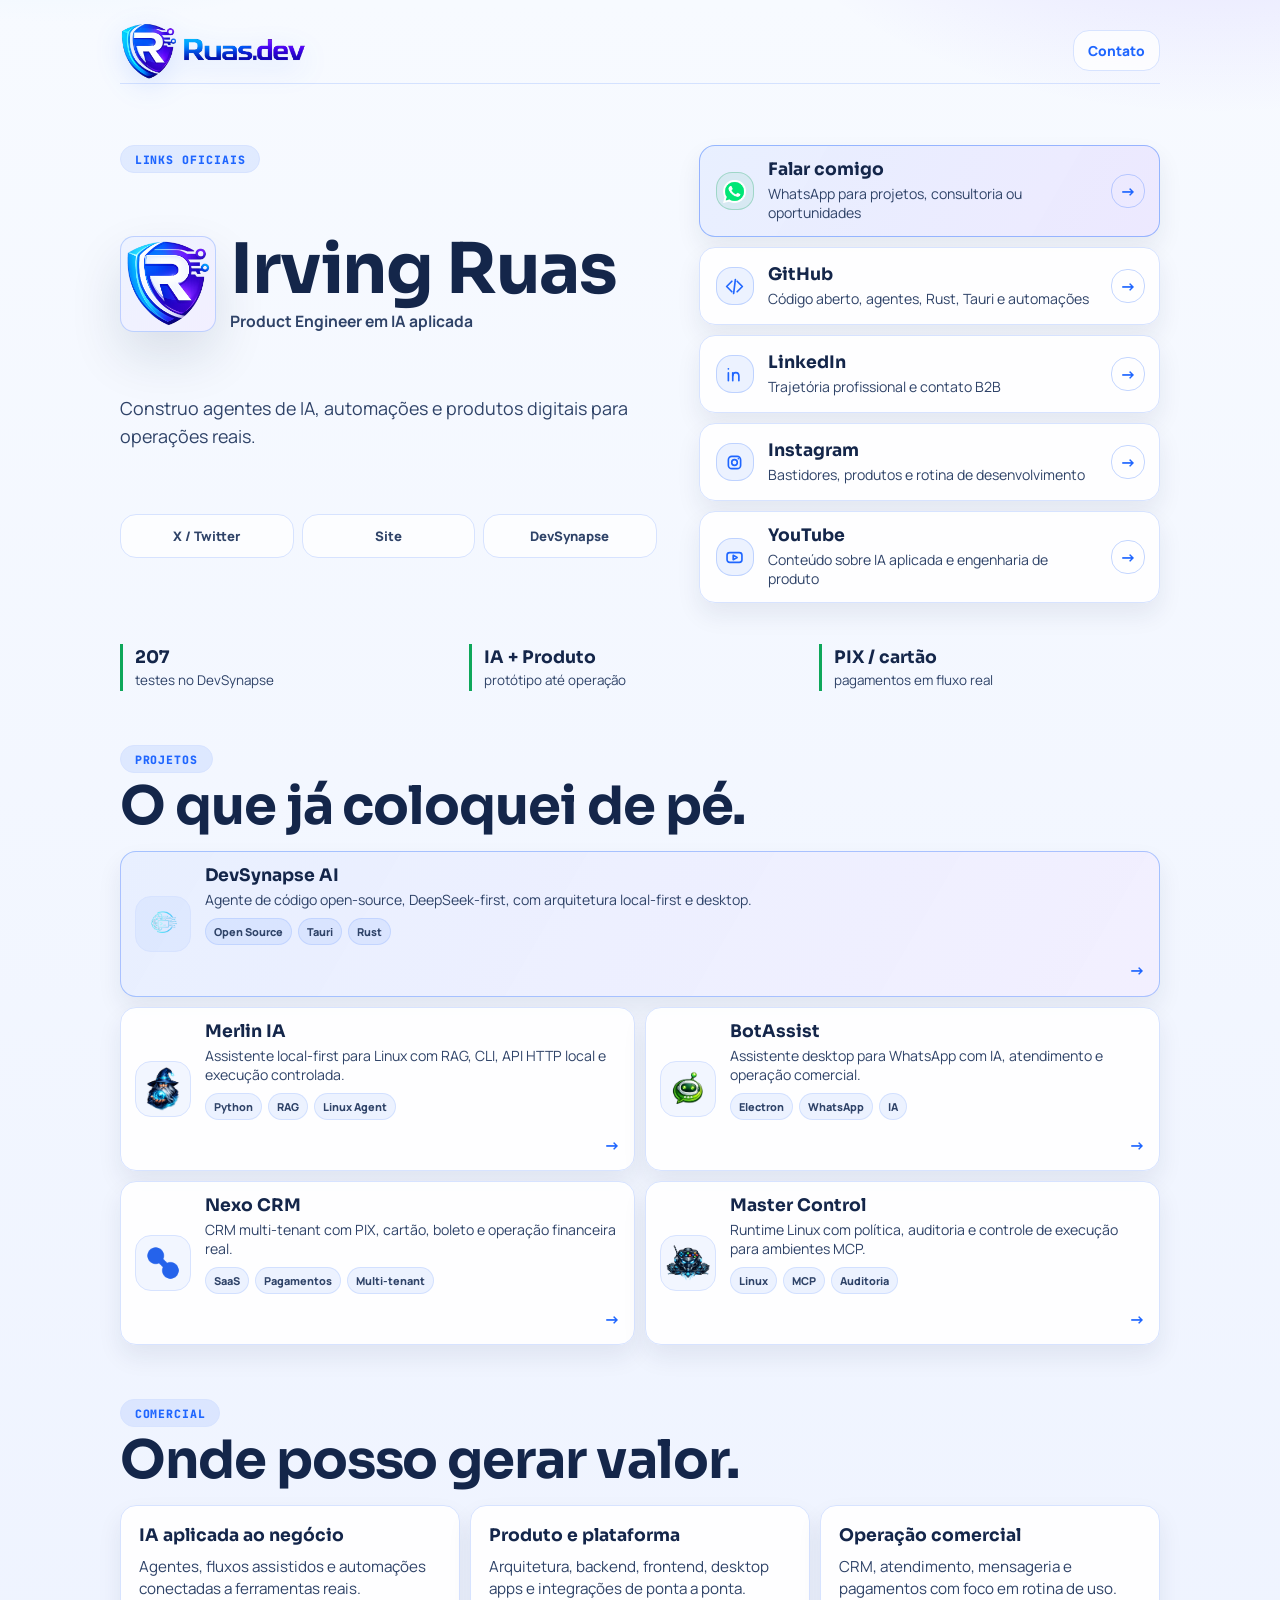
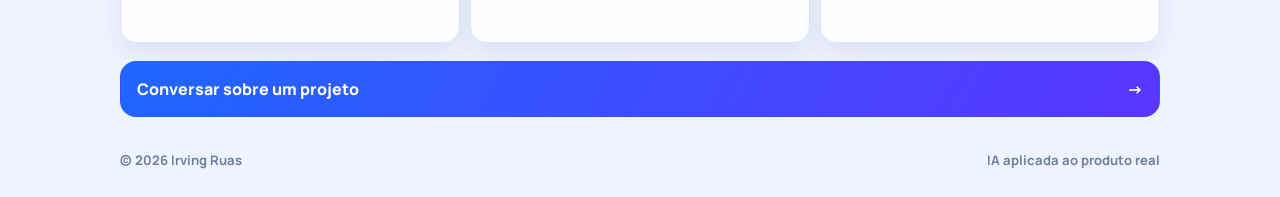
==== commit e126778d: "feat: align links page with main site style" ====
--- a/index.html
+++ b/index.html
@@ -4,7 +4,7 @@
   <meta charset="UTF-8">
   <meta name="viewport" content="width=device-width, initial-scale=1.0, viewport-fit=cover">
   <meta name="description" content="Links oficiais de Irving Ruas: Product Engineer especializado em IA aplicada, automação, agentes de código, SaaS e apps desktop.">
-  <meta name="theme-color" content="#080a0f">
+  <meta name="theme-color" content="#f2f6ff">
   <title>Irving Ruas | Links, projetos e IA aplicada</title>
   <link rel="canonical" href="https://links.ruas.dev.br">
   <meta property="og:type" content="website">
@@ -22,7 +22,7 @@
   <link rel="apple-touch-icon" href="assets/img/brand/slog-nobg.png">
   <link rel="preconnect" href="https://fonts.googleapis.com">
   <link rel="preconnect" href="https://fonts.gstatic.com" crossorigin>
-  <link href="https://fonts.googleapis.com/css2?family=Inter:wght@400;500;600;700;800&family=Space+Grotesk:wght@600;700&display=swap" rel="stylesheet">
+  <link href="https://fonts.googleapis.com/css2?family=Manrope:wght@400;500;600;700;800&family=Sora:wght@500;600;700;800&family=JetBrains+Mono:wght@500;700&display=swap" rel="stylesheet">
   <link rel="stylesheet" href="assets/css/style.css">
   <script defer src="assets/js/main.js"></script>
 </head>
--- a/assets/css/style.css
+++ b/assets/css/style.css
@@ -1,20 +1,21 @@
 :root {
-  color-scheme: dark;
-  --bg: #080a0f;
-  --surface: #10141c;
-  --surface-soft: rgba(255, 255, 255, 0.045);
-  --surface-raised: rgba(19, 24, 34, 0.9);
-  --line: rgba(229, 236, 247, 0.12);
-  --line-strong: rgba(229, 236, 247, 0.24);
-  --text: #f6f8fb;
-  --muted: #aab5c5;
-  --faint: #737f92;
-  --blue: #3aa8ff;
-  --mint: #73f2c7;
-  --amber: #f4c76d;
-  --coral: #ff8a6b;
-  --shadow: 0 18px 48px rgba(0, 0, 0, 0.32);
-  --radius: 8px;
+  color-scheme: light;
+  --bg: #f4f7ff;
+  --surface: #ffffff;
+  --surface-soft: #f7faff;
+  --surface-raised: rgba(255, 255, 255, 0.92);
+  --line: #d7e3ff;
+  --line-strong: rgba(31, 102, 255, 0.24);
+  --text: #14264a;
+  --muted: #2f4368;
+  --faint: #6d7ea1;
+  --blue: #1f66ff;
+  --mint: #23b9ff;
+  --violet: #5a35ff;
+  --amber: #de2f62;
+  --coral: #0ea75a;
+  --shadow: 0 24px 52px rgba(20, 38, 74, 0.12);
+  --radius: 16px;
 }
 
 * {
@@ -33,11 +34,11 @@
   overflow-x: hidden;
   color: var(--text);
   background:
-    linear-gradient(rgba(255, 255, 255, 0.03) 1px, transparent 1px),
-    linear-gradient(90deg, rgba(255, 255, 255, 0.025) 1px, transparent 1px),
-    linear-gradient(145deg, #080a0f 0%, #10141c 48%, #090b10 100%);
-  background-size: 64px 64px, 64px 64px, auto;
-  font-family: "Inter", system-ui, -apple-system, BlinkMacSystemFont, "Segoe UI", sans-serif;
+    radial-gradient(700px 420px at 5% -15%, rgba(35, 185, 255, 0.18), transparent 70%),
+    radial-gradient(700px 420px at 95% -10%, rgba(90, 53, 255, 0.16), transparent 70%),
+    linear-gradient(180deg, #f7faff 0%, #eef3ff 100%);
+  background-size: auto;
+  font-family: "Manrope", system-ui, -apple-system, BlinkMacSystemFont, "Segoe UI", sans-serif;
 }
 
 body::before {
@@ -47,9 +48,8 @@
   pointer-events: none;
   content: "";
   background:
-    linear-gradient(130deg, rgba(58, 168, 255, 0.18), transparent 30%),
-    linear-gradient(245deg, rgba(115, 242, 199, 0.09), transparent 28%),
-    linear-gradient(0deg, rgba(244, 199, 109, 0.07), transparent 45%);
+    radial-gradient(320px 200px at 14% 24%, rgba(31, 102, 255, 0.15), transparent 72%),
+    radial-gradient(360px 220px at 86% 30%, rgba(90, 53, 255, 0.12), transparent 76%);
 }
 
 img {
@@ -98,6 +98,7 @@
   justify-content: space-between;
   gap: 12px;
   min-height: 58px;
+  border-bottom: 1px solid rgba(31, 102, 255, 0.16);
 }
 
 .brand {
@@ -105,17 +106,17 @@
   align-items: center;
   min-width: 0;
   color: var(--text);
-  font-family: "Space Grotesk", "Inter", sans-serif;
+  font-family: "Sora", "Manrope", sans-serif;
   font-size: 1rem;
   font-weight: 700;
 }
 
 .profile-mark {
   border: 1px solid var(--line-strong);
-  border-radius: var(--radius);
+  border-radius: 14px;
   background:
-    linear-gradient(135deg, rgba(58, 168, 255, 0.2), rgba(115, 242, 199, 0.12)),
-    #121722;
+    linear-gradient(135deg, rgba(31, 102, 255, 0.08), rgba(90, 53, 255, 0.08)),
+    var(--surface);
   color: var(--text);
   box-shadow: var(--shadow);
 }
@@ -125,6 +126,7 @@
   height: auto;
   max-height: 58px;
   object-fit: contain;
+  filter: drop-shadow(0 8px 14px rgba(31, 102, 255, 0.16));
 }
 
 .topbar-cta,
@@ -132,14 +134,14 @@
 .secondary-links a {
   border: 1px solid var(--line);
   border-radius: var(--radius);
-  background: rgba(255, 255, 255, 0.055);
+  background: rgba(255, 255, 255, 0.76);
   transition: transform 160ms ease, border-color 160ms ease, background 160ms ease;
 }
 
 .topbar-cta {
   min-height: 40px;
   padding: 10px 14px;
-  color: var(--text);
+  color: var(--blue);
   font-size: 0.86rem;
   font-weight: 800;
 }
@@ -151,11 +153,19 @@
 }
 
 .eyebrow {
+  display: inline-flex;
+  width: fit-content;
+  align-items: center;
+  border: 1px solid var(--line);
+  border-radius: 999px;
   margin: 0;
-  color: var(--mint);
+  padding: 0.35rem 0.85rem;
+  background: rgba(31, 102, 255, 0.1);
+  color: var(--blue);
+  font-family: "JetBrains Mono", monospace;
   font-size: 0.72rem;
   font-weight: 800;
-  letter-spacing: 0.14em;
+  letter-spacing: 0.08em;
   text-transform: uppercase;
 }
 
@@ -176,8 +186,8 @@
 h1,
 h2 {
   margin: 0;
-  font-family: "Space Grotesk", "Inter", sans-serif;
-  letter-spacing: 0;
+  font-family: "Sora", "Manrope", sans-serif;
+  letter-spacing: -0.02em;
 }
 
 h1 {
@@ -195,7 +205,7 @@
 .lead {
   max-width: 680px;
   margin: 0;
-  color: #d7deea;
+  color: var(--text-soft, var(--muted));
   font-size: 1.02rem;
   line-height: 1.55;
 }
@@ -211,7 +221,7 @@
   border: 1px solid var(--line);
   border-radius: var(--radius);
   background: var(--surface-raised);
-  box-shadow: 0 10px 28px rgba(0, 0, 0, 0.24);
+  box-shadow: 0 12px 24px rgba(20, 38, 74, 0.08);
 }
 
 .link-card {
@@ -226,10 +236,10 @@
 
 .link-card-primary {
   min-height: 82px;
-  border-color: rgba(58, 168, 255, 0.58);
+  border-color: rgba(31, 102, 255, 0.42);
   background:
-    linear-gradient(135deg, rgba(58, 168, 255, 0.22), rgba(115, 242, 199, 0.11)),
-    var(--surface-raised);
+    linear-gradient(120deg, rgba(31, 102, 255, 0.1), rgba(90, 53, 255, 0.11)),
+    var(--surface);
 }
 
 .link-copy,
@@ -242,7 +252,7 @@
 .link-card strong,
 .project-body strong,
 .offer-card strong {
-  font-family: "Space Grotesk", "Inter", sans-serif;
+  font-family: "Sora", "Manrope", sans-serif;
   font-size: 1.08rem;
   line-height: 1.1;
 }
@@ -259,9 +269,9 @@
   place-items: center;
   width: 38px;
   height: 38px;
-  border: 1px solid rgba(58, 168, 255, 0.24);
+  border: 1px solid rgba(31, 102, 255, 0.22);
   border-radius: var(--radius);
-  background: rgba(58, 168, 255, 0.08);
+  background: rgba(31, 102, 255, 0.08);
   color: var(--blue);
 }
 
@@ -282,9 +292,8 @@
 }
 
 .link-card-primary .link-icon {
-  border-color: rgba(115, 242, 199, 0.42);
-  background: rgba(115, 242, 199, 0.1);
-  color: var(--mint);
+  border-color: rgba(14, 167, 90, 0.28);
+  background: rgba(14, 167, 90, 0.08);
 }
 
 .link-card em {
@@ -294,7 +303,7 @@
   flex: 0 0 auto;
   width: 34px;
   height: 34px;
-  border: 1px solid rgba(58, 168, 255, 0.36);
+  border: 1px solid rgba(31, 102, 255, 0.26);
   border-radius: var(--radius);
   color: var(--blue);
   font-style: normal;
@@ -326,7 +335,7 @@
 }
 
 .proof-strip div {
-  border-left: 3px solid var(--amber);
+  border-left: 3px solid var(--coral);
   padding: 2px 0 2px 12px;
 }
 
@@ -337,7 +346,7 @@
 
 .proof-strip strong {
   color: var(--text);
-  font-family: "Space Grotesk", "Inter", sans-serif;
+  font-family: "Sora", "Manrope", sans-serif;
   font-size: 1.08rem;
 }
 
@@ -391,10 +400,10 @@
 }
 
 .project-card-featured {
-  border-color: rgba(115, 242, 199, 0.36);
+  border-color: rgba(31, 102, 255, 0.34);
   background:
-    linear-gradient(135deg, rgba(115, 242, 199, 0.12), rgba(58, 168, 255, 0.11)),
-    var(--surface-raised);
+    linear-gradient(120deg, rgba(31, 102, 255, 0.1), rgba(90, 53, 255, 0.08)),
+    var(--surface);
 }
 
 .project-icon {
@@ -405,14 +414,14 @@
   object-fit: contain;
   border: 1px solid var(--line);
   border-radius: var(--radius);
-  background: rgba(255, 255, 255, 0.06);
+  background: rgba(31, 102, 255, 0.05);
 }
 
 .project-icon-text {
   display: grid;
   place-items: center;
   color: var(--text);
-  font-family: "Space Grotesk", "Inter", sans-serif;
+  font-family: "Sora", "Manrope", sans-serif;
   font-size: 1rem;
   font-weight: 800;
 }
@@ -425,11 +434,11 @@
 }
 
 .tag-row span {
-  border: 1px solid rgba(229, 236, 247, 0.1);
+  border: 1px solid rgba(31, 102, 255, 0.12);
   border-radius: 999px;
   padding: 5px 8px;
-  color: #d5deeb;
-  background: rgba(255, 255, 255, 0.045);
+  color: var(--muted);
+  background: rgba(31, 102, 255, 0.08);
   font-size: 0.68rem;
   font-weight: 800;
 }
@@ -453,11 +462,9 @@
   gap: 14px;
   min-height: 56px;
   padding: 0 16px;
-  border-color: rgba(244, 199, 109, 0.5);
-  background:
-    linear-gradient(135deg, rgba(244, 199, 109, 0.18), rgba(255, 138, 107, 0.12)),
-    rgba(255, 255, 255, 0.045);
-  color: var(--text);
+  border-color: rgba(31, 102, 255, 0.18);
+  background: linear-gradient(120deg, var(--blue), var(--violet));
+  color: #ffffff;
   font-weight: 900;
 }
 
@@ -476,8 +483,8 @@
 .link-card:hover,
 .project-card:hover {
   transform: translateY(-2px);
-  border-color: rgba(58, 168, 255, 0.52);
-  background-color: rgba(58, 168, 255, 0.08);
+  border-color: rgba(31, 102, 255, 0.38);
+  background-color: rgba(31, 102, 255, 0.08);
 }
 
 .topbar-cta:focus-visible,
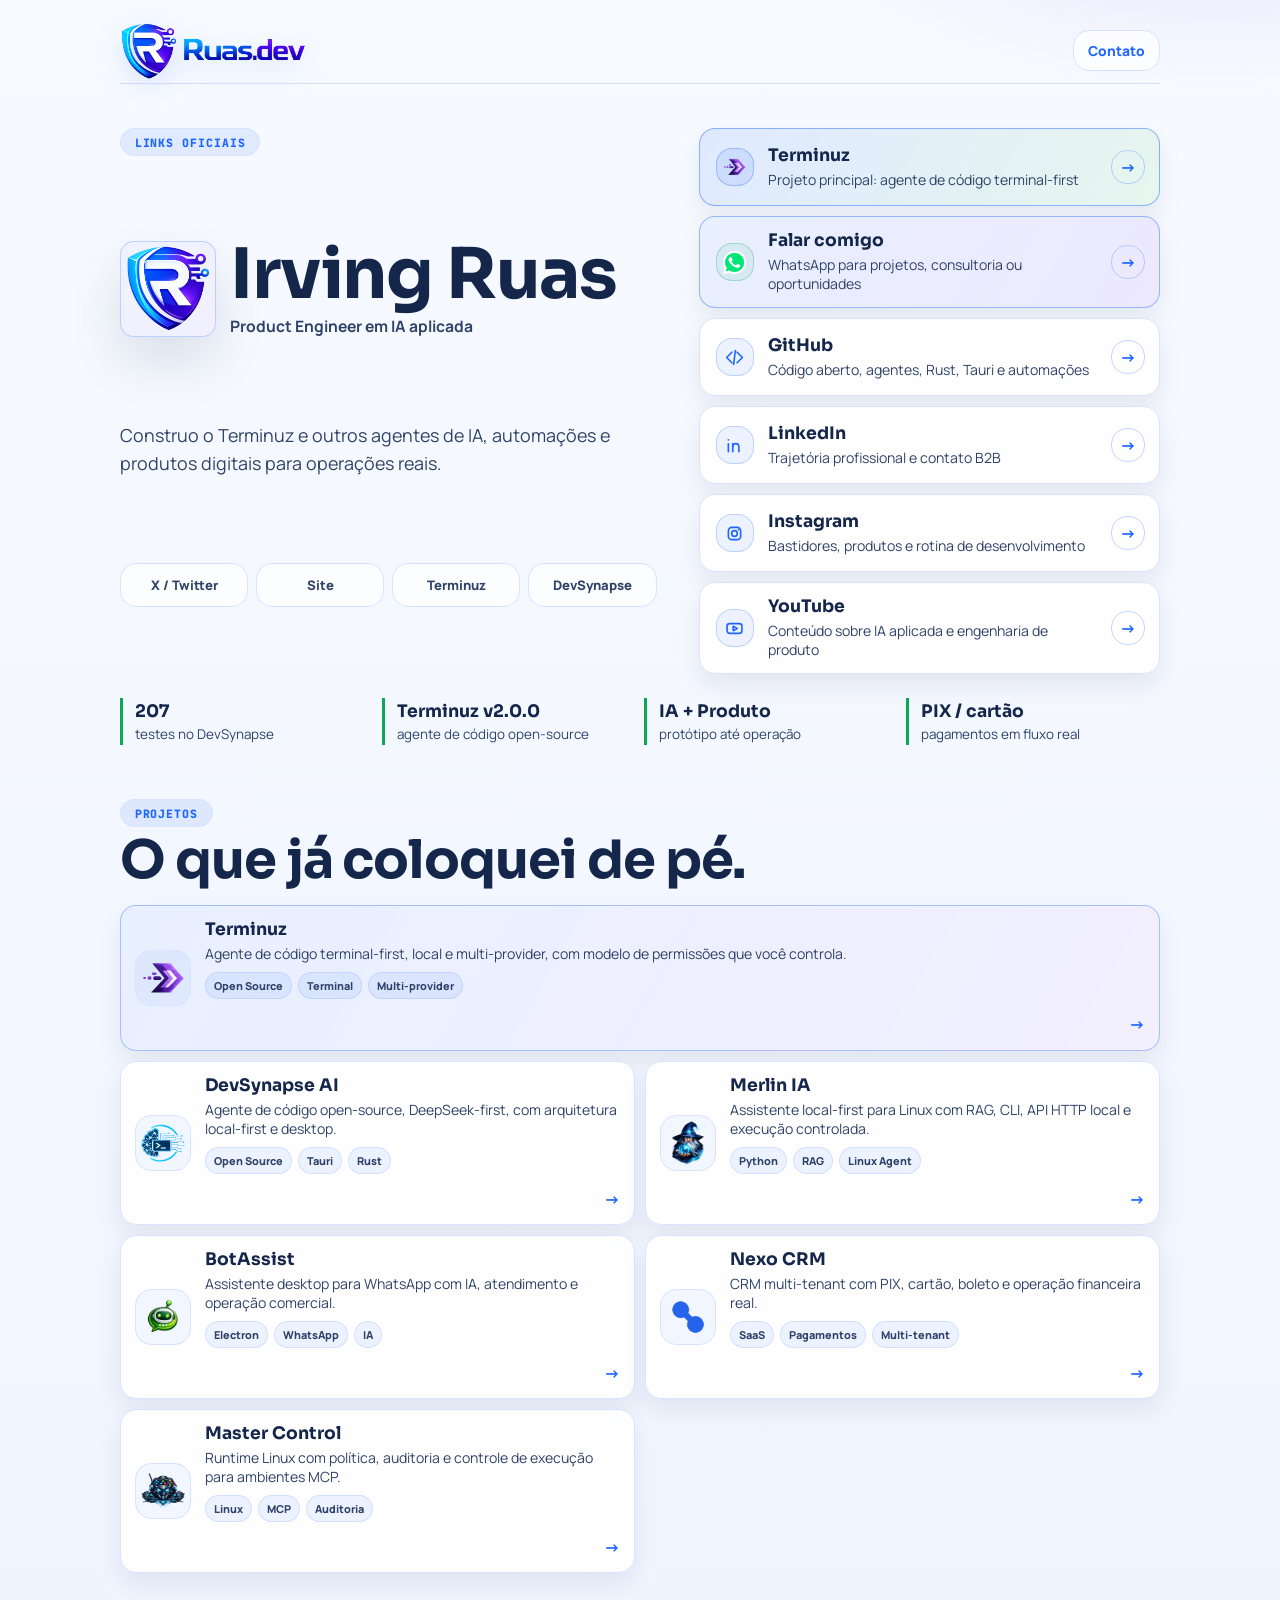
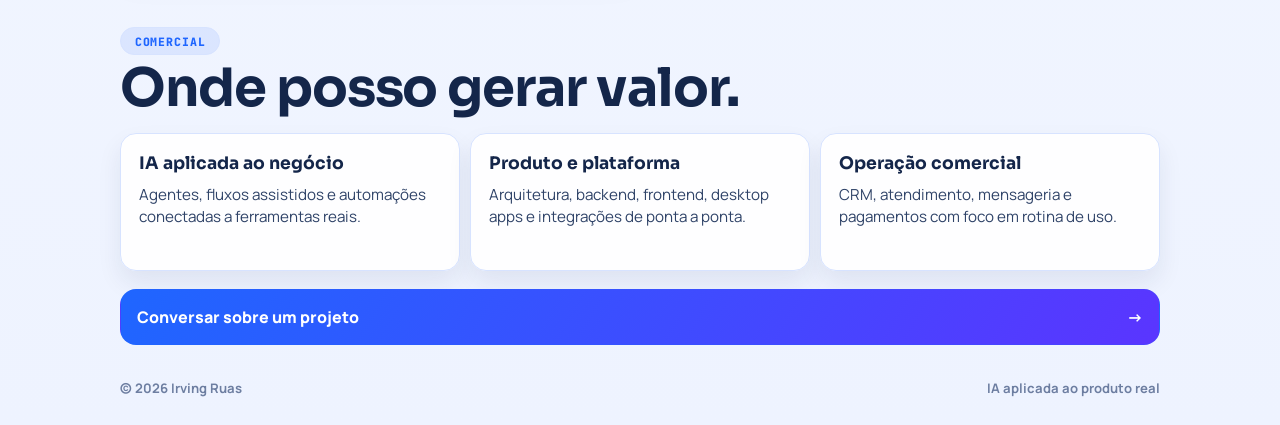
==== commit 492807a4: "feat: highlight Terminuz on links page" ====
--- a/index.html
+++ b/index.html
@@ -1,28 +1,28 @@
-<!doctype html>
+<!DOCTYPE html>
 <html lang="pt-BR">
 <head>
   <meta charset="UTF-8">
   <meta name="viewport" content="width=device-width, initial-scale=1.0, viewport-fit=cover">
-  <meta name="description" content="Links oficiais de Irving Ruas: Product Engineer especializado em IA aplicada, automação, agentes de código, SaaS e apps desktop.">
+  <meta name="description" content="Links oficiais de Irving Ruas: Terminuz, projetos de IA aplicada, automação, agentes de código, SaaS e apps desktop.">
   <meta name="theme-color" content="#f2f6ff">
   <title>Irving Ruas | Links, projetos e IA aplicada</title>
   <link rel="canonical" href="https://links.ruas.dev.br">
   <meta property="og:type" content="website">
   <meta property="og:title" content="Irving Ruas | Links, projetos e IA aplicada">
-  <meta property="og:description" content="Acesse GitHub, LinkedIn, Instagram, YouTube, projetos open-source e contato profissional de Irving Ruas.">
+  <meta property="og:description" content="Acesse Terminuz, GitHub, LinkedIn, Instagram, YouTube, projetos open-source e contato profissional de Irving Ruas.">
   <meta property="og:url" content="https://links.ruas.dev.br">
   <meta property="og:image" content="https://links.ruas.dev.br/assets/img/brand/og-image.png">
   <meta property="og:image:width" content="1200">
   <meta property="og:image:height" content="630">
   <meta name="twitter:card" content="summary_large_image">
   <meta name="twitter:title" content="Irving Ruas | Links, projetos e IA aplicada">
-  <meta name="twitter:description" content="Product Engineer em IA aplicada, agentes de código, automação, SaaS e apps desktop.">
+  <meta name="twitter:description" content="Terminuz, IA aplicada, agentes de código, automação, SaaS e apps desktop.">
   <meta name="twitter:image" content="https://links.ruas.dev.br/assets/img/brand/og-image.png">
   <link rel="icon" type="image/png" href="assets/img/brand/slog-nobg.png">
   <link rel="apple-touch-icon" href="assets/img/brand/slog-nobg.png">
   <link rel="preconnect" href="https://fonts.googleapis.com">
   <link rel="preconnect" href="https://fonts.gstatic.com" crossorigin>
-  <link href="https://fonts.googleapis.com/css2?family=Manrope:wght@400;500;600;700;800&family=Sora:wght@500;600;700;800&family=JetBrains+Mono:wght@500;700&display=swap" rel="stylesheet">
+  <link href="https://fonts.googleapis.com/css2?family=Manrope:wght@400;500;600;700;800&amp;family=Sora:wght@500;600;700;800&amp;family=JetBrains+Mono:wght@500;700&amp;display=swap" rel="stylesheet">
   <link rel="stylesheet" href="assets/css/style.css">
   <script defer src="assets/js/main.js"></script>
 </head>
@@ -50,10 +50,21 @@
           </div>
         </div>
         <p class="lead">
-          Construo agentes de IA, automações e produtos digitais para operações reais.
+          Construo o Terminuz e outros agentes de IA, automações e produtos digitais para operações reais.
         </p>
 
-        <div id="links" class="primary-links" aria-label="Links principais">
+        <nav id="links" class="primary-links" aria-label="Links principais">
+          <a class="link-card link-card-project" href="https://terminuz.ruas.dev.br" target="_blank" rel="noopener" aria-label="Abrir Terminuz">
+            <span class="link-icon" aria-hidden="true">
+              <img src="assets/img/projects/terminuz-icon.png" alt="" width="24" height="24">
+            </span>
+            <span class="link-copy">
+              <strong>Terminuz</strong>
+              <small>Projeto principal: agente de código terminal-first</small>
+            </span>
+            <em aria-hidden="true">-></em>
+          </a>
+
           <a class="link-card link-card-primary" href="https://wa.me/553199617614?text=Ol%C3%A1%2C%20Irving.%20Quero%20conversar%20sobre%20um%20projeto%20com%20IA%20aplicada." target="_blank" rel="noopener" aria-label="Falar comigo pelo WhatsApp">
             <span class="link-icon" aria-hidden="true">
               <img src="assets/img/brand/WhatsApp_Logo_PNG_Sem_Fundo_Transparente.png" alt="" width="24" height="24">
@@ -124,19 +135,24 @@
             </span>
             <em aria-hidden="true">-></em>
           </a>
-        </div>
-
-        <div class="secondary-links" aria-label="Links secundários">
+        </nav>
+
+        <nav class="secondary-links" aria-label="Links secundários">
           <a href="https://x.com/ruasdev" target="_blank" rel="noopener">X / Twitter</a>
           <a href="https://ruas.dev.br" target="_blank" rel="noopener">Site</a>
+          <a href="https://terminuz.ruas.dev.br" target="_blank" rel="noopener">Terminuz</a>
           <a href="https://devsynapse.ruas.dev.br" target="_blank" rel="noopener">DevSynapse</a>
-        </div>
+        </nav>
       </section>
 
       <section class="proof-strip reveal" aria-label="Sinais de credibilidade">
         <div>
           <strong>207</strong>
           <span>testes no DevSynapse</span>
+        </div>
+        <div>
+          <strong>Terminuz v2.0.0</strong>
+          <span>agente de código open-source</span>
         </div>
         <div>
           <strong>IA + Produto</strong>
@@ -155,7 +171,20 @@
         </div>
 
         <div class="project-grid">
-          <a class="project-card project-card-featured" href="https://devsynapse.ruas.dev.br" target="_blank" rel="noopener">
+          <a class="project-card project-card-featured" href="https://terminuz.ruas.dev.br" target="_blank" rel="noopener">
+            <img class="project-icon" src="assets/img/projects/terminuz-icon.png" alt="" width="56" height="56" loading="lazy" aria-hidden="true">
+            <span class="project-body">
+              <strong>Terminuz</strong>
+              <small>Agente de código terminal-first, local e multi-provider, com modelo de permissões que você controla.</small>
+              <span class="tag-row">
+                <span>Open Source</span>
+                <span>Terminal</span>
+                <span>Multi-provider</span>
+              </span>
+            </span>
+          </a>
+
+          <a class="project-card" href="https://devsynapse.ruas.dev.br" target="_blank" rel="noopener">
             <img class="project-icon" src="assets/img/projects/devsynapse-icon.png" alt="" width="56" height="56" loading="lazy" aria-hidden="true">
             <span class="project-body">
               <strong>DevSynapse AI</strong>
--- a/assets/css/style.css
+++ b/assets/css/style.css
@@ -242,6 +242,14 @@
     var(--surface);
 }
 
+.link-card-project {
+  min-height: 92px;
+  border-color: rgba(31, 102, 255, 0.46);
+  background:
+    linear-gradient(120deg, rgba(31, 102, 255, 0.14), rgba(14, 167, 90, 0.1)),
+    var(--surface);
+}
+
 .link-copy,
 .project-body {
   display: grid;
@@ -294,6 +302,11 @@
 .link-card-primary .link-icon {
   border-color: rgba(14, 167, 90, 0.28);
   background: rgba(14, 167, 90, 0.08);
+}
+
+.link-card-project .link-icon {
+  border-color: rgba(31, 102, 255, 0.3);
+  background: rgba(31, 102, 255, 0.1);
 }
 
 .link-card em {
@@ -312,7 +325,7 @@
 
 .secondary-links {
   display: grid;
-  grid-template-columns: repeat(3, minmax(0, 1fr));
+  grid-template-columns: repeat(2, minmax(0, 1fr));
   gap: 8px;
 }
 
@@ -556,8 +569,12 @@
     font-size: 1.12rem;
   }
 
+  .secondary-links {
+    grid-template-columns: repeat(4, minmax(0, 1fr));
+  }
+
   .proof-strip {
-    grid-template-columns: repeat(3, 1fr);
+    grid-template-columns: repeat(4, 1fr);
     margin-top: 0;
   }
 
